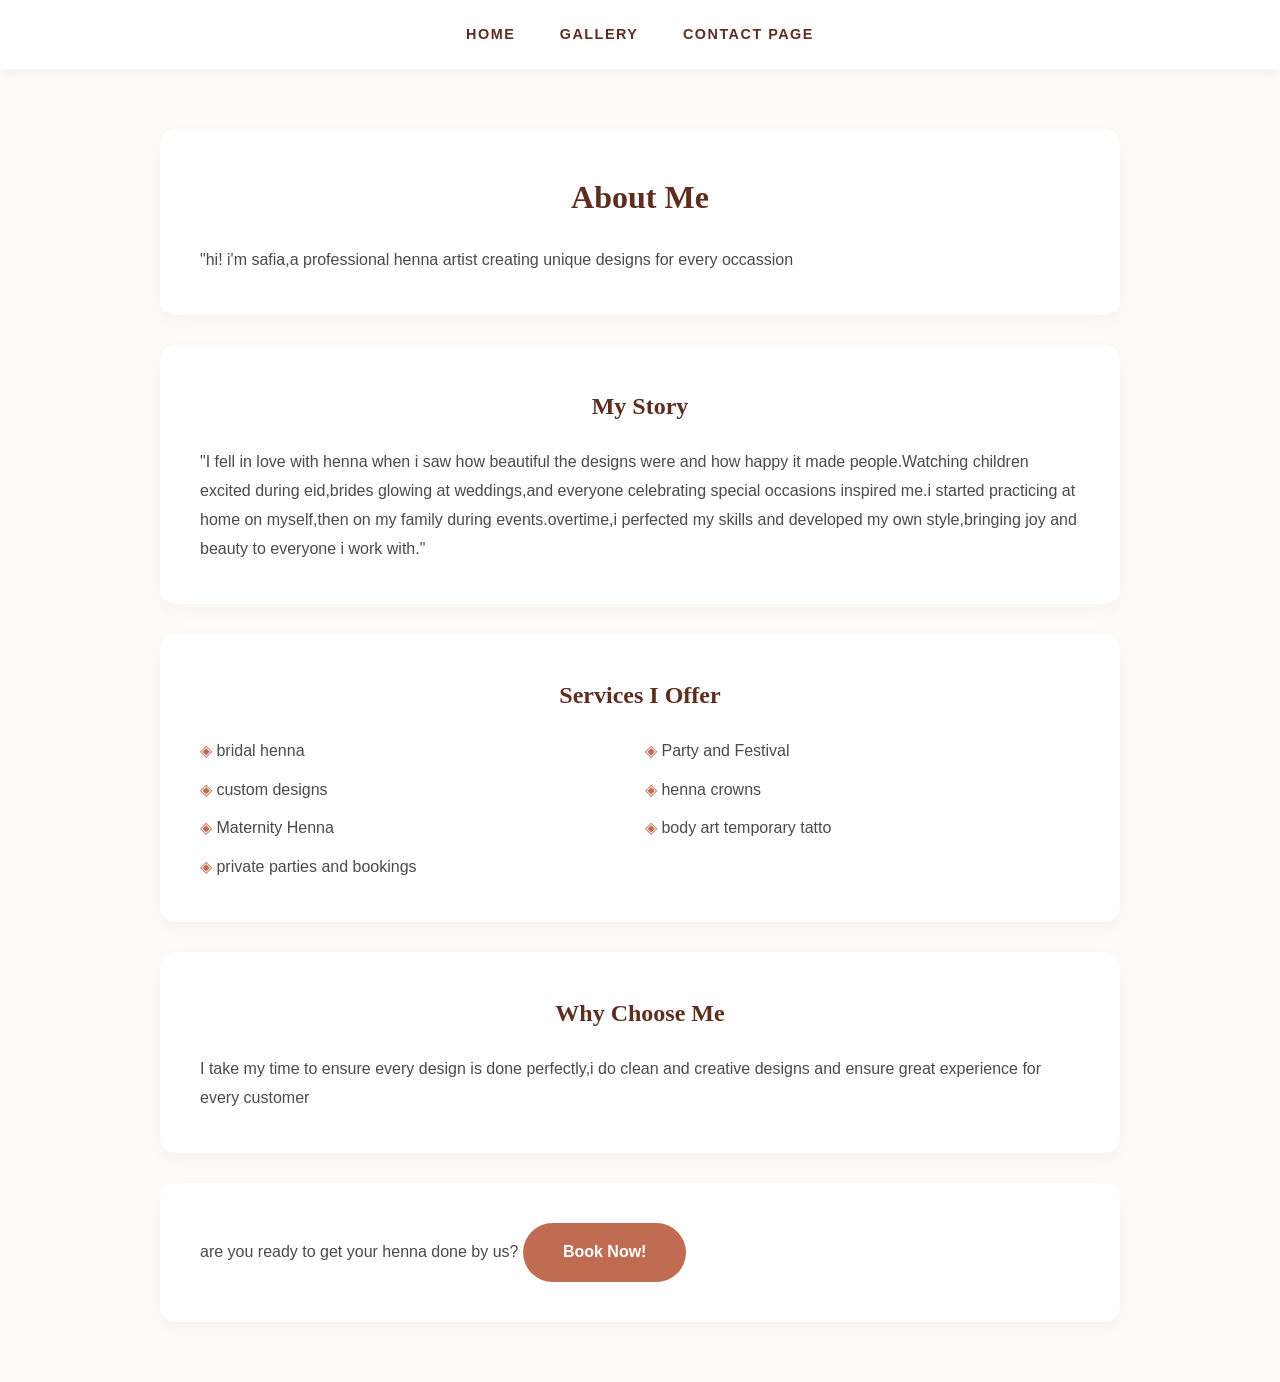
==== about.html @ 75d494ae "initial commit" ====
<!DOCTYPE html>
<html lang="en">
<head>
    <meta charset="UTF-8">
    <meta name="viewport" content="width=device-width, initial-scale=1.0">
    <title>Document</title>
     <link rel="stylesheet" href="style.css">
</head>
<body>
    <header>
    <nav>
        <a href="index.html">Home</a>
        <a href="gallery.html">Gallery</a>
        <a href="contact.html">contact page</a>
    </nav>
</header>
    <main>
        <div class="about-intro">
            <h1>About Me</h1>
            <p>"hi! i'm safia,a professional henna artist creating unique designs for every occassion</p>
        </div>
        <div class="about-story">
            <h2>My Story</h2>
            <p>"I fell in love with henna when i saw how beautiful the designs were and how happy it made people.Watching children excited during eid,brides glowing at weddings,and everyone celebrating special occasions inspired me.i started practicing at home on myself,then on my family during events.overtime,i perfected my skills and developed my own style,bringing joy and beauty to everyone i work with."</p>
        </div>
        <div class="about-services">
            <h2>Services I Offer</h2>
            <ul>
                <li>bridal henna</li>
                <li>Party and Festival </li>
                <li>custom designs</li>
                <li>henna crowns</li>
                <li>Maternity Henna</li>
                <li>body art temporary tatto</li>
                <li>private parties and bookings</li>
            </ul>
        </div>
        <div class="about-why">
            <h2>Why Choose Me</h2>
            <p>I take my time to ensure every design is done perfectly,i do clean and creative designs and ensure great experience for every customer</p>
        </div>
        <div class="about-CTA">
            <p>are you ready to get your henna done by us?
            <a href="contact.html">Book Now!</a>
            </p>
        </div>
    </main>
    
</body>
</html>
---- style.css ----
* {
    box-sizing: border-box;
    margin: 0;
    padding: 0;
}

:root {
    --henna-brown: #5d2e1f;
    --terracotta: #c06c52;
    --cream-bg: #fffaf5;
    --gold: #d4af37;
    --white: #ffffff;
    --text-main: #4a4a4a;
}

body {
    font-family: 'Poppins', sans-serif;
    background-color: var(--cream-bg);
    color: var(--text-main);
    line-height: 1.8;
}

header {
    background-color: var(--white);
    padding: 20px 0;
    text-align: center;
    box-shadow: 0 2px 10px rgba(0,0,0,0.05);
    position: sticky;
    top: 0;
    z-index: 1000;
}

nav a {
    text-decoration: none;
    color: var(--henna-brown);
    margin: 0 20px;
    font-weight: 600;
    text-transform: uppercase;
    font-size: 0.9rem;
    letter-spacing: 1.5px;
    transition: 0.3s;
}

nav a:hover {
    color: var(--terracotta);
}

.banner {
    position: relative;
    height: 90vh;
    display: flex;
    align-items: center;
    justify-content: center;
    text-align: center;
}

.banner-img {
    position: absolute;
    width: 100%;
    height: 100%;
    filter: brightness(50%);
    object-fit: cover;
    z-index: -1;
}

.tagline h2 {
    font-family: 'Playfair Display', serif;
    font-size: 4rem;
    color: var(--white);
    margin-bottom: 10px;
}

.tagline p {
    color: var(--white);
    font-size: 1.2rem;
    margin-bottom: 25px;
}

.tagline button, .about-CTA a {
    background-color: var(--terracotta);
    color: white;
    border:none;
    padding: 15px 40px;
    text-decoration: none;
    border-radius: 30px;
    font-weight: 600;
    transition: 0.3s;
    display: inline-block;
}

.tagline button:hover, .about-CTA a:hover {
    background-color: var(--henna-brown);
    transform: scale(1.05);
}

main {
    max-width: 1000px;
    margin: 60px auto;
    padding: 0 20px;
}

h1, h2 {
    font-family: 'Playfair Display', serif;
    color: var(--henna-brown);
    margin-bottom: 20px;
    text-align: center;
}

.about-intro, .about-story, .about-services, .about-why, .about-CTA {
    background: var(--white);
    padding: 40px;
    margin-bottom: 30px;
    border-radius: 15px;
    box-shadow: 0 5px 15px rgba(0,0,0,0.03);
}

.about-services ul {
    list-style: none;
    display: grid;
    grid-template-columns: 1fr 1fr;
    gap: 10px;
}

.about-services li::before {
    content: "◈ ";
    color: var(--terracotta);
}

.gallery {
    display: grid;
    grid-template-columns: repeat(auto-fit, minmax(280px, 1fr));
    gap: 25px;
    padding: 20px 0;
}

.gallery-item {
    background: var(--white);
    border-radius: 12px;
    overflow: hidden;
    transition: 0.3s;
    border: 1px solid #eee;
}

.gallery-item:hover {
    transform: translateY(-10px);
    box-shadow: 0 10px 20px rgba(93, 46, 31, 0.15);
}

.gallery-item img {
    width: 100%;
    height: 300px;
    object-fit: cover;
}

.gallery-item p {
    padding: 15px;
    text-align: center;
    font-weight: 600;
    color: var(--henna-brown);
}

.contact-form {
    max-width: 600px;
    margin: 0 auto 50px;
    background: white;
    padding: 40px;
    border-radius: 15px;
}

.contact-form label {
    display: block;
    font-weight: 600;
    margin-bottom: 5px;
    color: var(--henna-brown);
}

.contact-form input, .contact-form textarea {
    width: 100%;
    padding: 12px;
    margin-bottom: 20px;
    border: 1px solid #ddd;
    border-radius: 8px;
    font-family: inherit;
}

.contact-form button {
    width: 100%;
    background: var(--henna-brown);
    color: white;
    border: none;
    padding: 15px;
    border-radius: 8px;
    font-size: 1rem;
    cursor: pointer;
}

.contact-info {
    text-align: center;
}

footer {
    text-align: center;
    padding: 40px;
    background: var(--henna-brown);
    color: var(--white);
    margin-top: 50px;
}
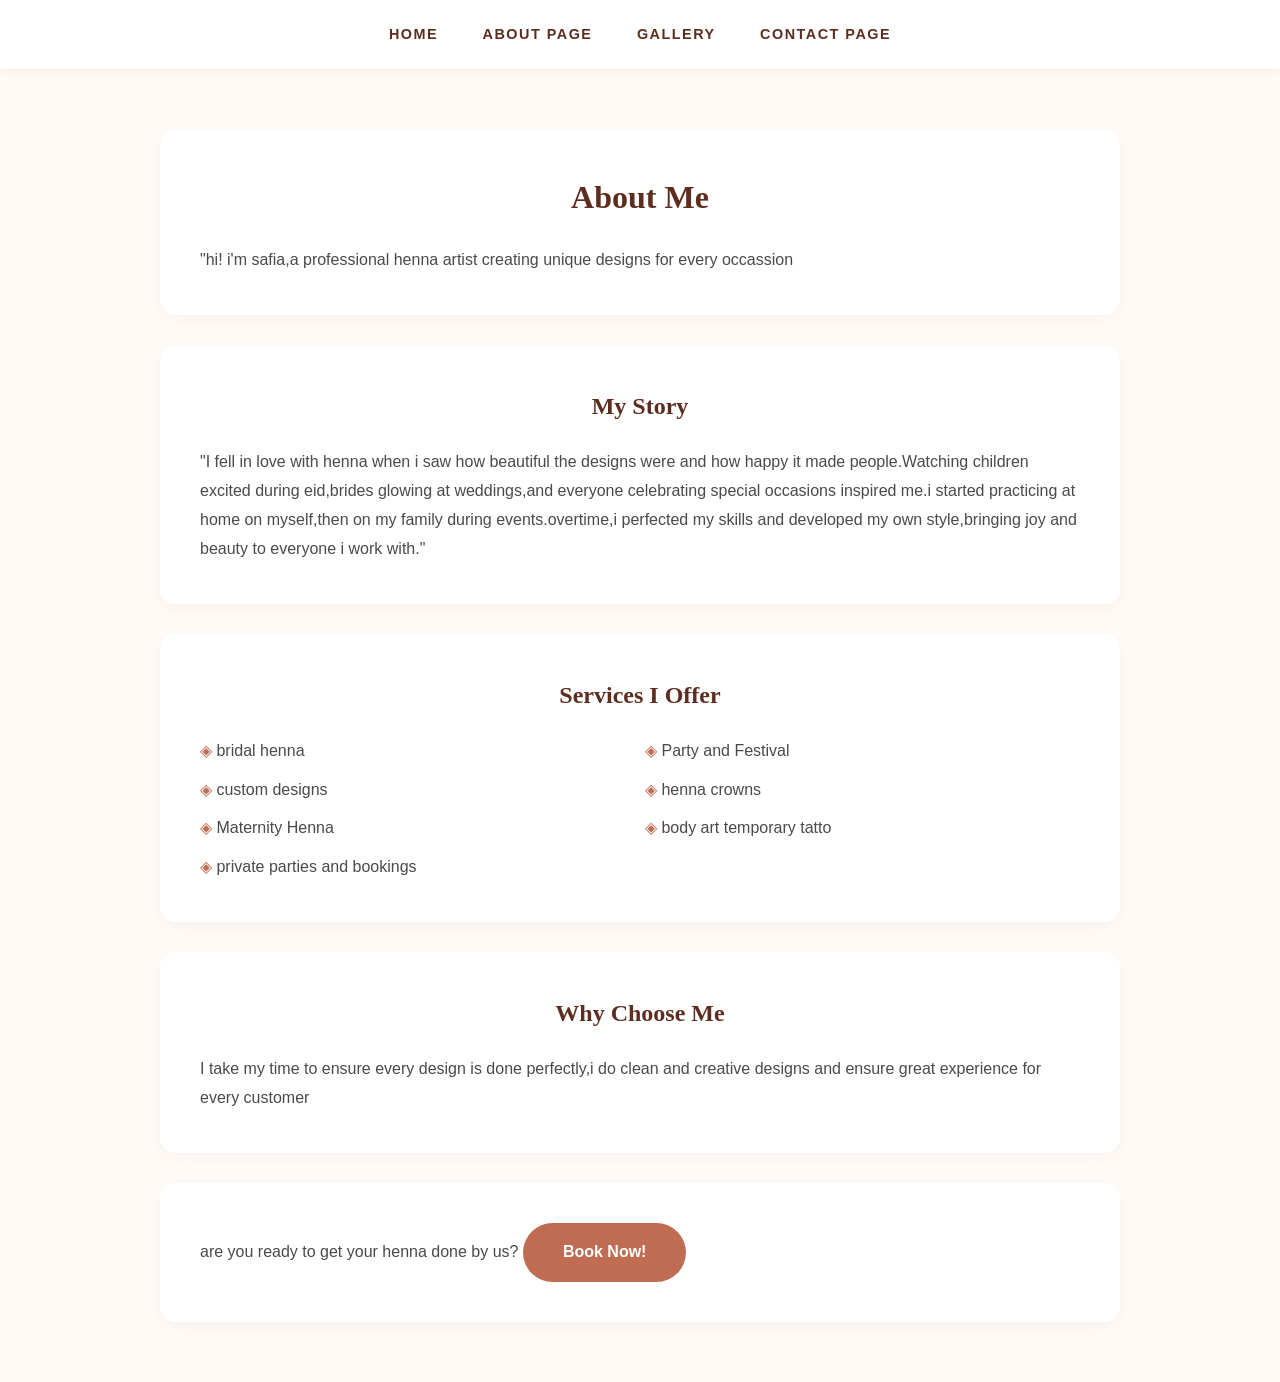
==== commit b0e9653d: "Fixed nav bar to include all links in all pages" ====
--- a/about.html
+++ b/about.html
@@ -10,6 +10,7 @@
     <header>
     <nav>
         <a href="index.html">Home</a>
+        <a href="about.html">about page</a>
         <a href="gallery.html">Gallery</a>
         <a href="contact.html">contact page</a>
     </nav>
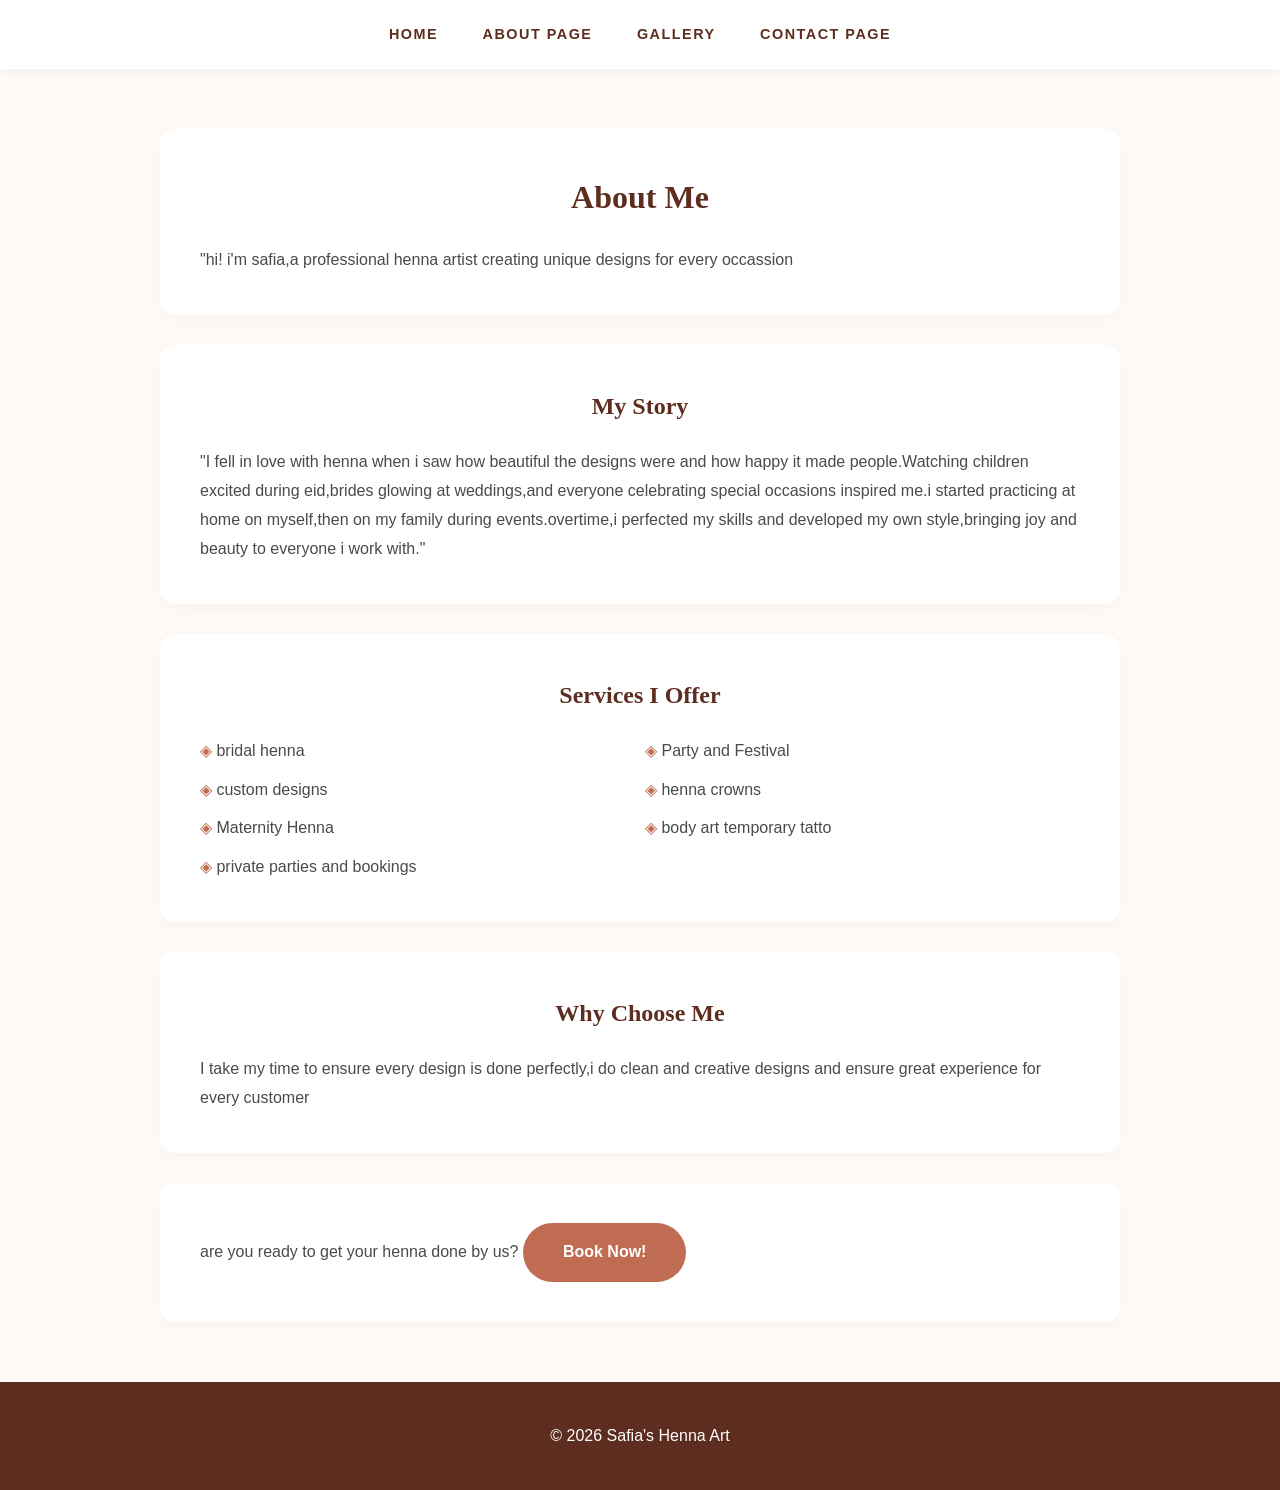
==== commit 637b5c25: "added footer to all pages for consistency" ====
--- a/about.html
+++ b/about.html
@@ -46,6 +46,8 @@
             </p>
         </div>
     </main>
-    
+    <footer>
+        <p>&copy; 2026 Safia's Henna Art</p>
+    </footer>
 </body>
 </html>
